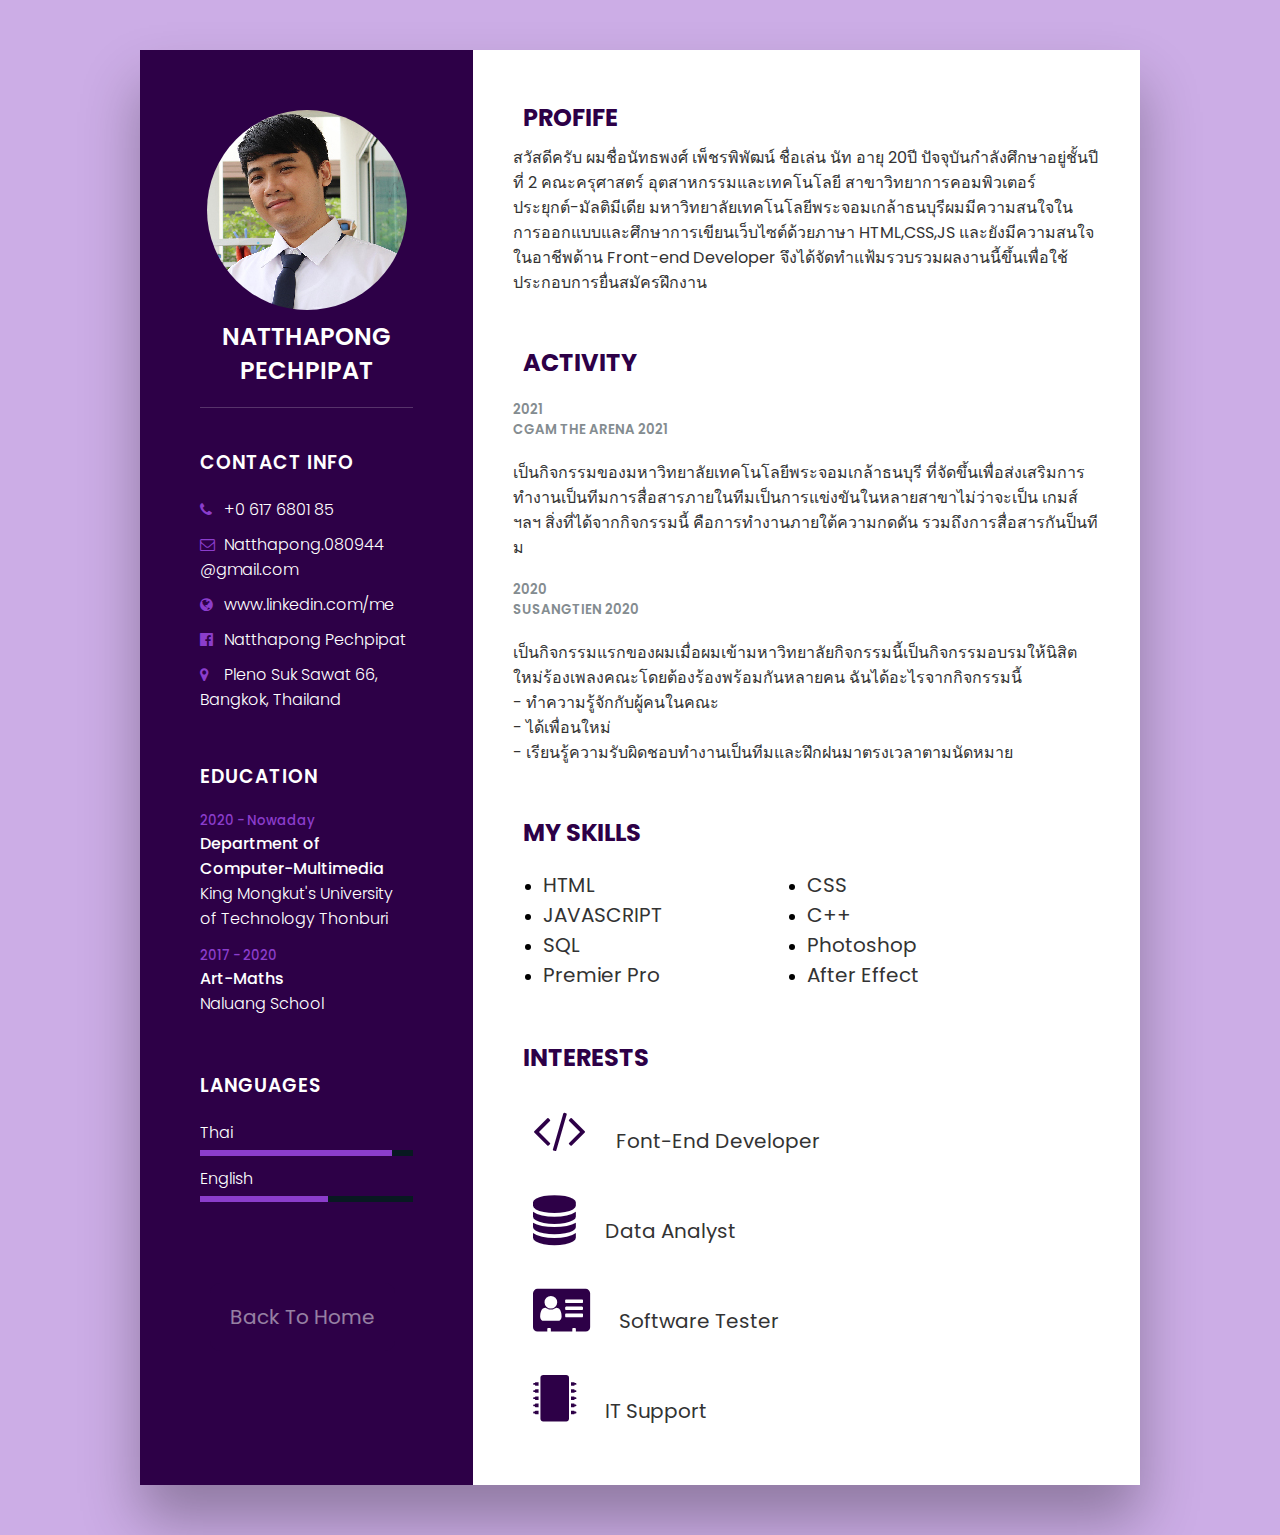
==== resume/index.html @ 5f90f0f5 "first commit" ====
<!DOCTYPE html>
<html lang="en">
<head>
    <meta charset="UTF-8">
    <meta http-equiv="X-UA-Compatible" content="IE=edge">
    <meta name="viewport" content="width=device-width, initial-scale=1.0">
    <title>My_Resume</title>
    <link rel="stylesheet" href="https://cdnjs.cloudflare.com/ajax/libs/font-awesome/4.7.0/css/font-awesome.css" integrity="sha512-5A8nwdMOWrSz20fDsjczgUidUBR8liPYU+WymTZP1lmY9G6Oc7HlZv156XqnsgNUzTyMefFTcsFH/tnJE/+xBg==" crossorigin="anonymous" referrerpolicy="no-referrer" />
    <link rel="stylesheet" href="stlysheet.css">
</head>
<body>
    <div class="container">
        <div class="left_Side">
            <div class="profileText">
                <div class="imgBx">
                    <img src="bg-.jpg" alt="">
                </div>
                <h2>Natthapong <span>Pechpipat</span></h2>
            </div>

            <div class="ContactInfo">
                <h3 class="title">Contact Info</h3>
                <ul>
                    <li>
                        <span class="icon"><i class="fa fa-phone" aria-hidden="true"></i>                        </span>
                        <span class="text">+0 617 6801 85</span>
                    </li>
                    <li>
                        <span class="icon"><i class="fa fa-envelope-o" aria-hidden="true"></i></span>
                        <span class="text_1">Natthapong.080944</span> <span>@gmail.com</span>
                    </li>
                    <li>
                        <span class="icon"><i class="fa fa-globe" aria-hidden="true"></i></span>
                        <span class="text">www.linkedin.com/me</span>
                    </li>
                    <li>
                        <span class="icon"><i class="fa fa-facebook-official" aria-hidden="true"></i></span>
                        <span class="text">Natthapong Pechpipat</span>
                    </li>
                    <li>
                        <span class="icon"><i class="fa fa-map-marker" aria-hidden="true"></i></span>
                        <span class="text">Pleno Suk Sawat 66, Bangkok, Thailand</span>
                    </li>
                </ul>
            </div>

            <div class="ContactInfo education">
                <h3 class="title">Education</h3>
                <ul>
                    <li>
                        <h5>2020 - Nowaday</h5>
                        <h4>Department of Computer-Multimedia</h4>
                        <h4 class="pl">King Mongkut's University of Technology Thonburi</h4>
                    </li>
                    <li>
                        <h5>2017 - 2020</h5>
                        <h4>Art-Maths</h4>
                        <h4 class="pl">Naluang School</h4>
                    </li>
                </ul>
            </div>

            <div class="ContactInfo language">
                <h3 class="title">Languages</h3>
                <ul>
                    <li>
                        <span class="text">Thai</span>
                        <span class="percent">
                            <div style="width: 90%;"></div>
                        </span>
                    </li>
                    <li>
                        <span class="text">English</span>
                        <span class="percent">
                            <div style="width: 60%;"></div>
                        </span>
                    </li>
                </ul>
            </div>
            <div class="button">
                <a href="/index.htm">Back To Home</a>
            </div>
        </div>


        <div class="right_Side">
            <div class="about">
                <h2 class="title2">Profife</h2>
                <p>สวัสดีครับ ผมชื่อนัทธพงศ์ เพ็ชรพิพัฒน์ ชื่อเล่น นัท อายุ 20ปี ปัจจุบันกำลังศึกษาอยู่ชั้นปีที่ 2 คณะครุศาสตร์ อุตสาหกรรมและเทคโนโลยี สาขาวิทยาการคอมพิวเตอร์ประยุกต์-มัลติมีเดีย  มหาวิทยาลัยเทคโนโลยีพระจอมเกล้าธนบุรีผมมีความสนใจในการออกแบบและศึกษาการเขียนเว็บไซต์ด้วยภาษา HTML,CSS,JS และยังมีความสนใจในอาชีพด้าน Front-end Developer จึงได้จัดทำแฟ้มรวบรวมผลงานนี้ขึ้นเพื่อใช้ประกอบการยื่นสมัครฝึกงาน </p>
            </div>
        <div class="about">
            <h2 class="title2">activity</h2>
            <div class="box">
                <div class="year_company"></div>
                <h5>2021</h5>
                <h5>CGAM the arena 2021</h5>
            </div>
            <div class="text">
                <p>เป็นกิจกรรมของมหาวิทยาลัยเทคโนโลยีพระจอมเกล้าธนบุรี ที่จัดขึ้นเพื่อส่งเสริมการทำงานเป็นทีมการสื่อสารภายในทีมเป็นการแข่งขันในหลายสาขาไม่ว่าจะเป็น เกมส์ ฯลฯ สิ่งที่ได้จากกิจกรรมนี้ คือการทำงานภายใต้ความกดดัน รวมถึงการสื่อสารกันป็นทีม</p>
            </div>


            <div class="box">
                <div class="year_company"></div>
                <h5>2020</h5>
                <h5>SUSANGTIEN 2020</h5>
            </div>
            <div class="text">
                <p>เป็นกิจกรรมแรกของผมเมื่อผมเข้ามหาวิทยาลัยกิจกรรมนี้เป็นกิจกรรมอบรมให้นิสิตใหม่ร้องเพลงคณะโดยต้องร้องพร้อมกันหลายคน ฉันได้อะไรจากกิจกรรมนี้</p>
            </div>
            <div class="text2">
            <ul>
                <li>
                    <span>- ทำความรู้จักกับผู้คนในคณะ</span>
                </li>
                <li>
                    <span>- ได้เพื่อนใหม่</span>
                </li>
                <li>
                    <span>- เรียนรู้ความรับผิดชอบทำงานเป็นทีมและฝึกฝนมาตรงเวลาตามนัดหมาย</span>
                </li>
            </ul>
            </div>
        </div>

        <div class="myskills">
        <h2 class="title2">My Skills</h2>
            <div class="skills">
                <ul>
                    <li>
                        <span>HTML</span>
                    </li>
                    <li>
                        <span>CSS</span>
                    </li>
                    <li>
                        <span>JAVASCRIPT</span>
                    </li>
                    <li>
                        <span>C++</span>
                    </li>
                    <li>
                        <span>SQL</span>
                    </li>
                    <li>
                        <span>Photoshop</span>
                    </li>
                    <li>
                        <span>Premier Pro</span>
                    </li>
                    <li>
                        <span>After Effect</span>
                    </li>
                </ul>
            </div>
        </div>


        <div class="Interests">
            <h2 class="title2">Interests</h2>
                <div class="Interested">
                    <ul>
                        <li>
                            <i class="fa fa-code" aria-hidden="true"></i>
                            <span>Font-End Developer</span>
                        </li>
                        <li>
                            <i class="fa fa-database" aria-hidden="true"></i>
                            <span>Data Analyst</span>
                        </li>
                        <li>
                            <i class="fa fa-address-card" aria-hidden="true"></i>
                            <span>Software Tester</span>
                        </li>
                        <li>
                            <i class="fa fa-microchip" aria-hidden="true"></i>
                            <span>IT Support</span>
                        </li>
                        
                    </ul>
        </div>
    </div>
</body>
</html>
---- resume/stlysheet.css ----
@import url('https://fonts.googleapis.com/css2?family=Poppins:ital,wght@0,100;0,200;0,400;0,500;0,600;0,700;0,800;0,900;1,100;1,200;1,300;1,400;1,500;1,600;1,700;1,800;1,900&display=swap');
*{
    margin: 0;
    padding: 0;
    box-sizing: border-box;
    font-family: 'Poppins', sans-serif;
}
body{
    background: rgb(204, 173, 230);
    display: flex;
    justify-content: center;
    align-items: center;
    min-height: 100vh;
}
.container
{
    position: relative;
    width: 100%;
    max-width: 1000px;
    min-height: 1000px;
    background: #fff;
    display: grid;
    margin: 50px;
    grid-template-columns: 1fr 2fr;
    box-shadow: 0 35px 55px rgba(0, 0, 0,0.3);
}
.container .left_Side
{
    position: relative;
    background: #2d0047;
    padding: 60px
}
.profileText
{
position: relative;
display: flex;
flex-direction: column;
align-items: center;
padding-bottom: 20px;
border-bottom: 1px solid rgba(255, 255, 255,0.2);
}
.profileText .imgBx
{
    position: relative ;
    width: 200px;
    height: 200px;
    border-radius: 50%;
    overflow: hidden ;
    
}
.profileText .imgBx img
{
    position: absolute;
    top: 0;
    left: 0;
    width: 100%;
    object-fit: cover;
    
}
.profileText h2
{
    color: #fff;
    font-size: 1.5em;
    margin-top: 10px;
    text-transform: uppercase;
    text-align: center;
    font-weight: 600;
    line-height: 1.4em;
}
.ContactInfo
{
    padding-top: 40px;
}
.title
{
   color: #fff; 
   text-transform: uppercase;
   font-weight: 600;
   letter-spacing: 1px;
   margin-bottom: 20px;
}
.ContactInfo ul
{
    position: relative;
}
.ContactInfo ul li
{
    position: relative;
    list-style: none;
    margin: 10px 0px;
    cursor: pointer;
}
.ContactInfo ul li .icon
{
    display: inline-block;
    width: 20px;
    font-size: 15px;
    color: #8b3dcc;
}
.ContactInfo ul li span
{
    color: #fff;
    font-weight: 300;
}
.ContactInfo.education li
{
  margin-bottom: 15px;
}
.ContactInfo.education h5
{
  color: #8b3dcc;
  font-weight: 500;
}
.ContactInfo.education h4
{
  color: #fff;
  font-weight: 500;
}
.ContactInfo.education .pl
{
  color: #fff;
  font-weight: 300;
}
.ContactInfo.language .percent
{
    position: relative;
    width: 100%;
    height: 6px;
    background: #081921;
    display: block;
    margin-top: 5px;

}
.ContactInfo.language .percent div
{
    position: absolute;
    top: 0;
    left: 0;
    height: 100%;
    background: #8b3dcc;

}
.button
{
 align-items: center;
 margin-top: 100px;
 margin-left: 10px;
}
a
{
    text-align: center;
    background-color: #2d0047;
    text-decoration: none;
    padding: 20px;
    font-size: 20px;
    color: #fff;
    opacity: 0.5;
    border-radius: 10px;
}
a:hover
{
    text-align: center;
    background-color: #8b3dcc;
    text-decoration: none;
    padding: 20px;
    font-size: 20px;
    color: #fff;
    transition: 1s;
    opacity: 1;
}

.container .right_Side
{
    position: relative;
    background: #fff;
    padding: 40px;
}
.about
{
    margin-bottom: 50px;
}
.about:last-child
{
    margin-bottom: 0px;
}
.title2
{
    color: #2d0047;
    text-transform: uppercase;
    margin: 10px;
}
p
{
    color: #333;
}
.text2 ul li
{
    list-style: none;
    color: #333;
}
.about .box
{
    display: flex;
    flex-direction: column;
    margin: 20px 0;
}
.about .box .year_company
{
    min-width: 150px;
}
.about  h5
{
    text-transform: uppercase;
    font-weight: 600;
    color: #848c90;
}

.skills
{
 margin: 20px;
}
.skills ul
{
    display: grid;
    grid-template-columns: 1fr 1fr;
    margin: 10px;
}
.skills ul li span
{
    font-weight: 400;
    color: #333;
    font-size: 20px;
}

.Interested ul
{
  display: grid;
  grid-template-rows: auto;
  max-width: 443px;
}

.Interested ul li
{
  list-style: none;
}
.Interested ul li i
{
    font-size: 50px;
    margin: 20px;
    position: relative;
}
.Interested ul span
{
    margin: 5px;
    font-size: 20px;
    color: #333;
}
.Interests 
{
    margin-top: 50px;
}
.Interested ul li .fa
{
    color: #2d0047;
}

@media (max-width: 1000px)
{
    .container
    {
        margin: 10px;
        grid-template-columns: repeat(1,1fr);
    }
}
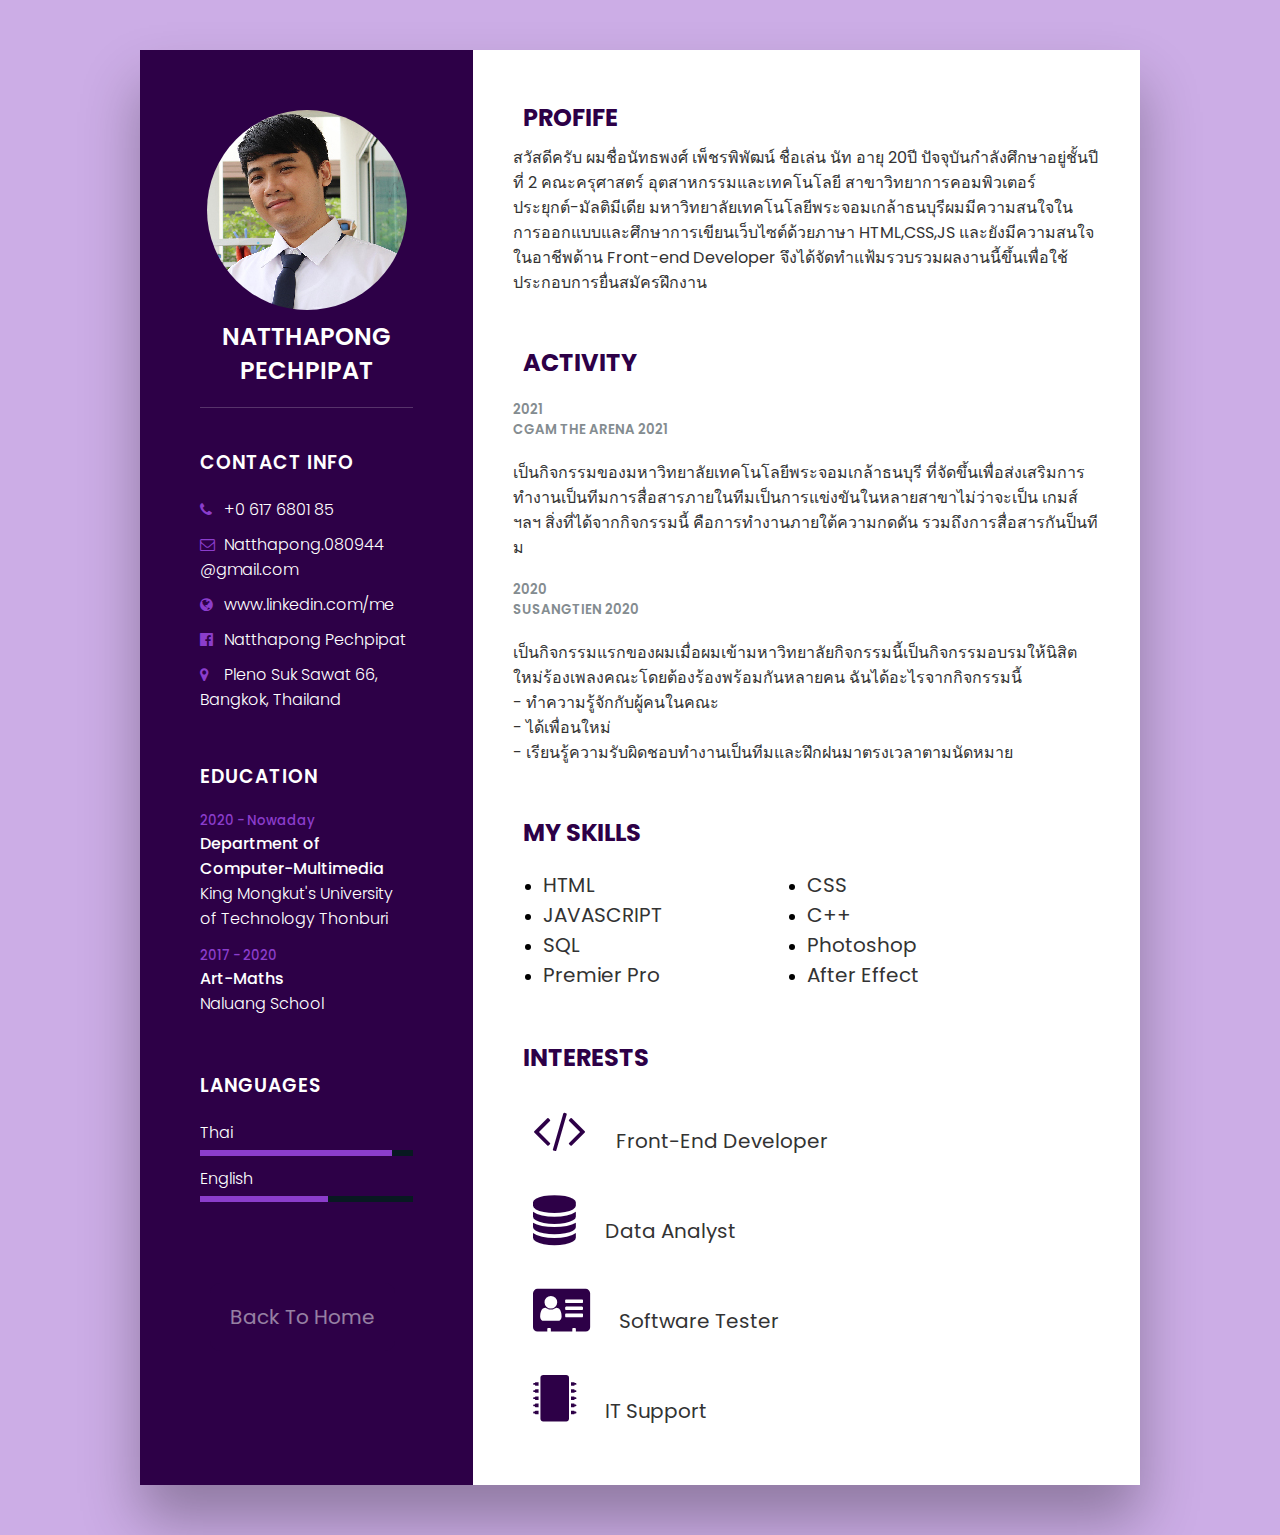
==== commit b98b3b8a: "Edit resume" ====
--- a/resume/index.html
+++ b/resume/index.html
@@ -4,7 +4,7 @@
     <meta charset="UTF-8">
     <meta http-equiv="X-UA-Compatible" content="IE=edge">
     <meta name="viewport" content="width=device-width, initial-scale=1.0">
-    <title>My_Resume</title>
+    <title>::My_Resume::</title>
     <link rel="stylesheet" href="https://cdnjs.cloudflare.com/ajax/libs/font-awesome/4.7.0/css/font-awesome.css" integrity="sha512-5A8nwdMOWrSz20fDsjczgUidUBR8liPYU+WymTZP1lmY9G6Oc7HlZv156XqnsgNUzTyMefFTcsFH/tnJE/+xBg==" crossorigin="anonymous" referrerpolicy="no-referrer" />
     <link rel="stylesheet" href="stlysheet.css">
 </head>
@@ -78,7 +78,7 @@
                 </ul>
             </div>
             <div class="button">
-                <a href="/index.htm">Back To Home</a>
+                <a href="/index.html">Back To Home</a>
             </div>
         </div>
 
@@ -162,7 +162,7 @@
                     <ul>
                         <li>
                             <i class="fa fa-code" aria-hidden="true"></i>
-                            <span>Font-End Developer</span>
+                            <span>Front-End Developer</span>
                         </li>
                         <li>
                             <i class="fa fa-database" aria-hidden="true"></i>
